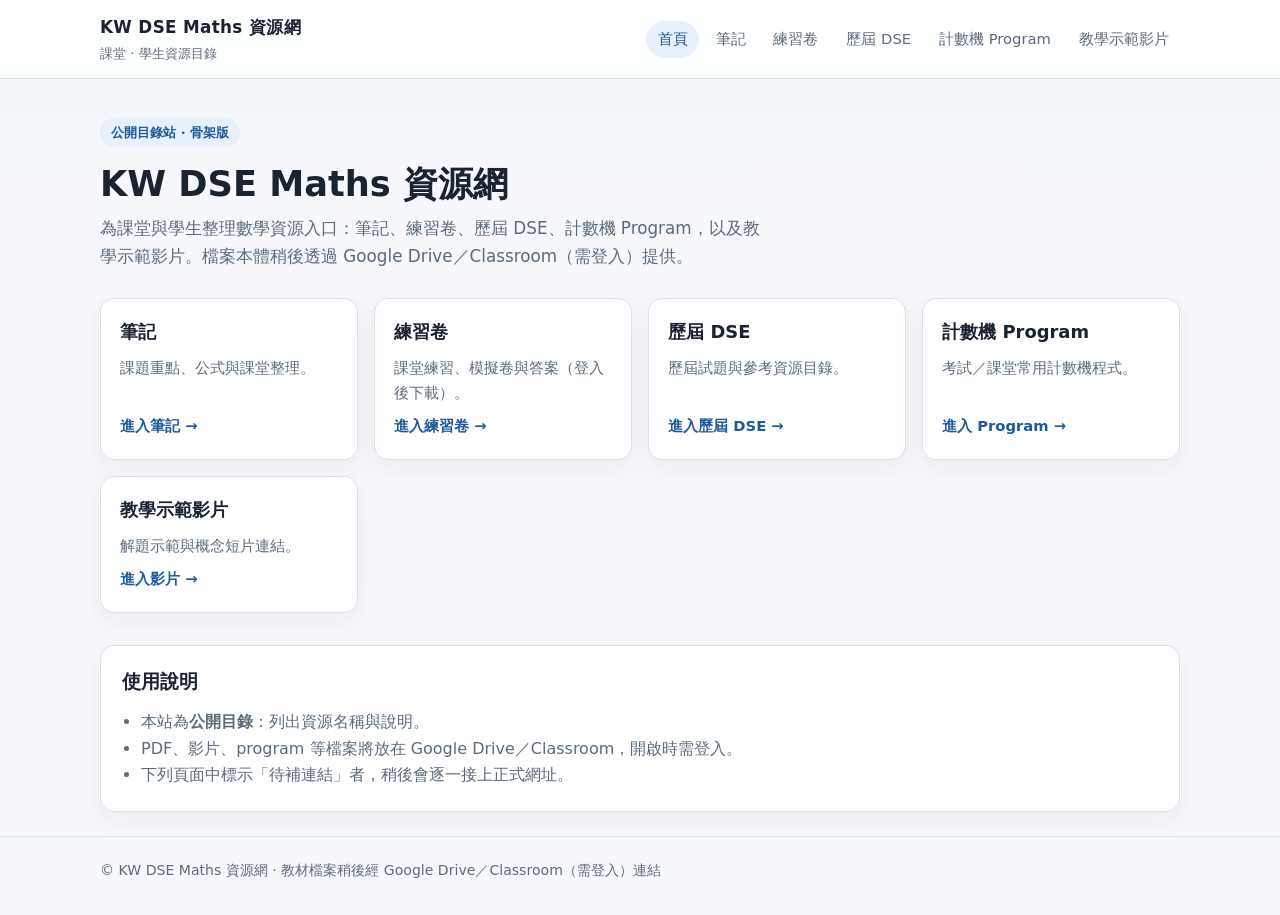
==== index.html @ a7b3498a "Add KW DSE Maths static site for GitHub Pages. Place the Traditional Chinese resource directory at t" ====
<!DOCTYPE html>
<html lang="zh-Hant">
<head>
  <meta charset="utf-8" />
  <meta name="viewport" content="width=device-width, initial-scale=1" />
  <title>首頁｜KW DSE Maths 資源網</title>
  <meta name="description" content="KW DSE Maths 資源網——課堂與學生用的數學資源目錄。" />
  <link rel="stylesheet" href="assets/css/style.css" />
</head>
<body>
  <header class="site-header">
    <div class="wrap header-inner">
      <a class="brand" href="index.html">
        <strong>KW DSE Maths 資源網</strong>
        <span>課堂 · 學生資源目錄</span>
      </a>
      <nav class="nav" aria-label="主要導覽">
        <a href="index.html" aria-current="page">首頁</a>
        <a href="notes/">筆記</a>
        <a href="practice/">練習卷</a>
        <a href="past-papers/">歷屆 DSE</a>
        <a href="calculator/">計數機 Program</a>
        <a href="videos/">教學示範影片</a>
      </nav>
    </div>
  </header>
  <main class="wrap">

    <section class="hero">
      <div class="badge">公開目錄站 · 骨架版</div>
      <h1>KW DSE Maths 資源網</h1>
      <p>為課堂與學生整理數學資源入口：筆記、練習卷、歷屆 DSE、計數機 Program，以及教學示範影片。檔案本體稍後透過 Google Drive／Classroom（需登入）提供。</p>
    </section>
    <section class="grid" aria-label="網站分區">
      <a class="card" href="notes/">
        <h2>筆記</h2>
        <p>課題重點、公式與課堂整理。</p>
        <span class="cta">進入筆記 →</span>
      </a>
      <a class="card" href="practice/">
        <h2>練習卷</h2>
        <p>課堂練習、模擬卷與答案（登入後下載）。</p>
        <span class="cta">進入練習卷 →</span>
      </a>
      <a class="card" href="past-papers/">
        <h2>歷屆 DSE</h2>
        <p>歷屆試題與參考資源目錄。</p>
        <span class="cta">進入歷屆 DSE →</span>
      </a>
      <a class="card" href="calculator/">
        <h2>計數機 Program</h2>
        <p>考試／課堂常用計數機程式。</p>
        <span class="cta">進入 Program →</span>
      </a>
      <a class="card" href="videos/">
        <h2>教學示範影片</h2>
        <p>解題示範與概念短片連結。</p>
        <span class="cta">進入影片 →</span>
      </a>
    </section>
    <section class="panel">
      <h2>使用說明</h2>
      <ul>
        <li>本站為<strong>公開目錄</strong>：列出資源名稱與說明。</li>
        <li>PDF、影片、program 等檔案將放在 Google Drive／Classroom，開啟時需登入。</li>
        <li>下列頁面中標示「待補連結」者，稍後會逐一接上正式網址。</li>
      </ul>
    </section>
  </main>
  <footer class="site-footer">
    <div class="wrap">© KW DSE Maths 資源網 · 教材檔案稍後經 Google Drive／Classroom（需登入）連結</div>
  </footer>
</body>
</html>
---- assets/css/style.css ----
:root {
  --bg: #f6f8fb;
  --card: #ffffff;
  --ink: #1a2332;
  --muted: #5b6b7c;
  --accent: #1e5a9c;
  --accent-soft: #e8f1fb;
  --line: #d7e0ea;
  --ok: #0f7b4c;
  --radius: 14px;
  --shadow: 0 8px 24px rgba(26, 35, 50, 0.06);
  --font: "Noto Sans TC", "PingFang TC", "Microsoft JhengHei", system-ui, sans-serif;
}

* { box-sizing: border-box; }
html { scroll-behavior: smooth; }
body {
  margin: 0;
  font-family: var(--font);
  color: var(--ink);
  background: linear-gradient(180deg, #eef4fb 0%, var(--bg) 180px);
  line-height: 1.65;
  min-height: 100vh;
}

a { color: var(--accent); text-decoration: none; }
a:hover { text-decoration: underline; }

.wrap { width: min(1080px, calc(100% - 2rem)); margin: 0 auto; }

.site-header {
  background: rgba(255,255,255,0.92);
  backdrop-filter: blur(8px);
  border-bottom: 1px solid var(--line);
  position: sticky;
  top: 0;
  z-index: 20;
}
.header-inner {
  display: flex;
  align-items: center;
  justify-content: space-between;
  gap: 1rem;
  padding: 0.85rem 0;
  flex-wrap: wrap;
}
.brand {
  display: flex;
  flex-direction: column;
  gap: 0.1rem;
  color: inherit;
  text-decoration: none;
}
.brand:hover { text-decoration: none; }
.brand strong { font-size: 1.05rem; letter-spacing: 0.02em; }
.brand span { color: var(--muted); font-size: 0.82rem; }

.nav {
  display: flex;
  flex-wrap: wrap;
  gap: 0.35rem;
}
.nav a {
  color: var(--muted);
  padding: 0.4rem 0.7rem;
  border-radius: 999px;
  font-size: 0.92rem;
  text-decoration: none;
}
.nav a:hover, .nav a[aria-current="page"] {
  background: var(--accent-soft);
  color: var(--accent);
  text-decoration: none;
}

.hero {
  padding: 2.4rem 0 1.2rem;
}
.hero h1 {
  margin: 0 0 0.6rem;
  font-size: clamp(1.6rem, 3vw, 2.2rem);
  line-height: 1.25;
}
.hero p {
  margin: 0;
  max-width: 42rem;
  color: var(--muted);
  font-size: 1.05rem;
}
.badge {
  display: inline-block;
  background: var(--accent-soft);
  color: var(--accent);
  border-radius: 999px;
  padding: 0.25rem 0.7rem;
  font-size: 0.82rem;
  font-weight: 600;
  margin-bottom: 0.9rem;
}

.grid {
  display: grid;
  grid-template-columns: repeat(auto-fit, minmax(240px, 1fr));
  gap: 1rem;
  padding: 0.5rem 0 2rem;
}
.card {
  background: var(--card);
  border: 1px solid var(--line);
  border-radius: var(--radius);
  box-shadow: var(--shadow);
  padding: 1.15rem 1.2rem 1.25rem;
  display: flex;
  flex-direction: column;
  gap: 0.55rem;
  transition: transform 0.15s ease, box-shadow 0.15s ease;
}
a.card { color: inherit; text-decoration: none; }
a.card:hover {
  transform: translateY(-2px);
  box-shadow: 0 12px 28px rgba(26, 35, 50, 0.1);
  text-decoration: none;
}
.card h2 { margin: 0; font-size: 1.12rem; }
.card p { margin: 0; color: var(--muted); font-size: 0.95rem; flex: 1; }
.card .cta { font-weight: 600; color: var(--accent); font-size: 0.92rem; }

.panel {
  background: var(--card);
  border: 1px solid var(--line);
  border-radius: var(--radius);
  box-shadow: var(--shadow);
  padding: 1.25rem 1.3rem 1.4rem;
  margin: 0 0 1.5rem;
}
.panel h2 { margin: 0 0 0.75rem; font-size: 1.2rem; }
.panel p, .panel li { color: var(--muted); }
.panel ul { margin: 0.4rem 0 0; padding-left: 1.2rem; }

.table-wrap { overflow-x: auto; }
table {
  width: 100%;
  border-collapse: collapse;
  font-size: 0.95rem;
}
th, td {
  text-align: left;
  padding: 0.7rem 0.6rem;
  border-bottom: 1px solid var(--line);
  vertical-align: top;
}
th { color: var(--muted); font-weight: 600; }
td .placeholder {
  color: #9aa7b5;
  font-style: italic;
}
.status {
  display: inline-block;
  font-size: 0.78rem;
  padding: 0.15rem 0.5rem;
  border-radius: 999px;
  background: #fff4e5;
  color: #9a5b00;
  font-weight: 600;
}
.status.ready {
  background: #e6f6ee;
  color: var(--ok);
}

.note {
  background: #fff9e9;
  border: 1px solid #f0e0b8;
  color: #6b5320;
  border-radius: 12px;
  padding: 0.9rem 1rem;
  margin: 1rem 0 0;
  font-size: 0.92rem;
}

.site-footer {
  border-top: 1px solid var(--line);
  color: var(--muted);
  font-size: 0.88rem;
  padding: 1.4rem 0 2rem;
  margin-top: 1rem;
}

@media (max-width: 640px) {
  .header-inner { align-items: flex-start; }
  .nav { width: 100%; }
}
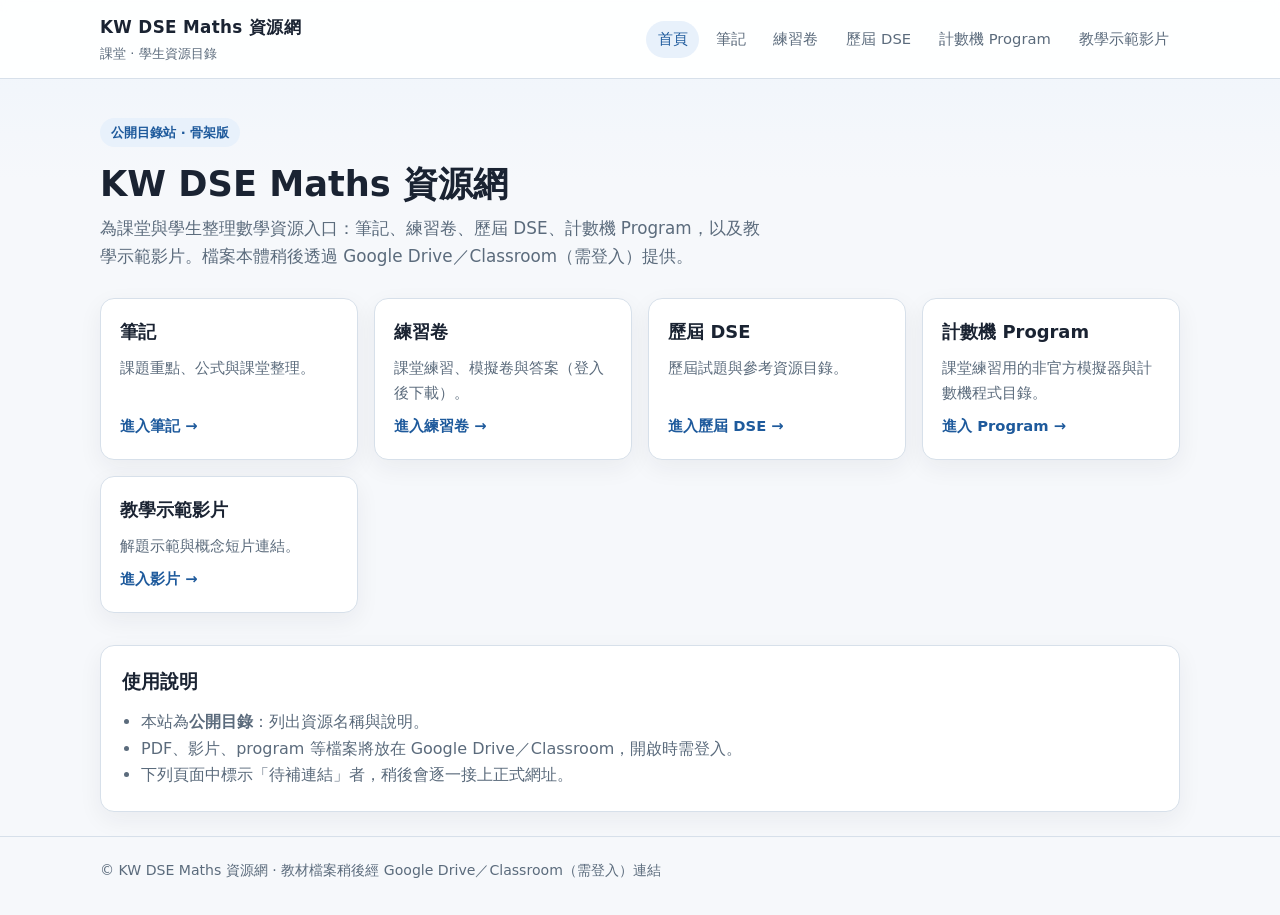
==== commit c7d67202: "Publish the self-hosted calculator simulator. Host the MIT-licensed classroom simulator under calcul" ====
--- a/index.html
+++ b/index.html
@@ -49,7 +49,7 @@
       </a>
       <a class="card" href="calculator/">
         <h2>計數機 Program</h2>
-        <p>考試／課堂常用計數機程式。</p>
+        <p>課堂練習用的非官方模擬器與計數機程式目錄。</p>
         <span class="cta">進入 Program →</span>
       </a>
       <a class="card" href="videos/">
